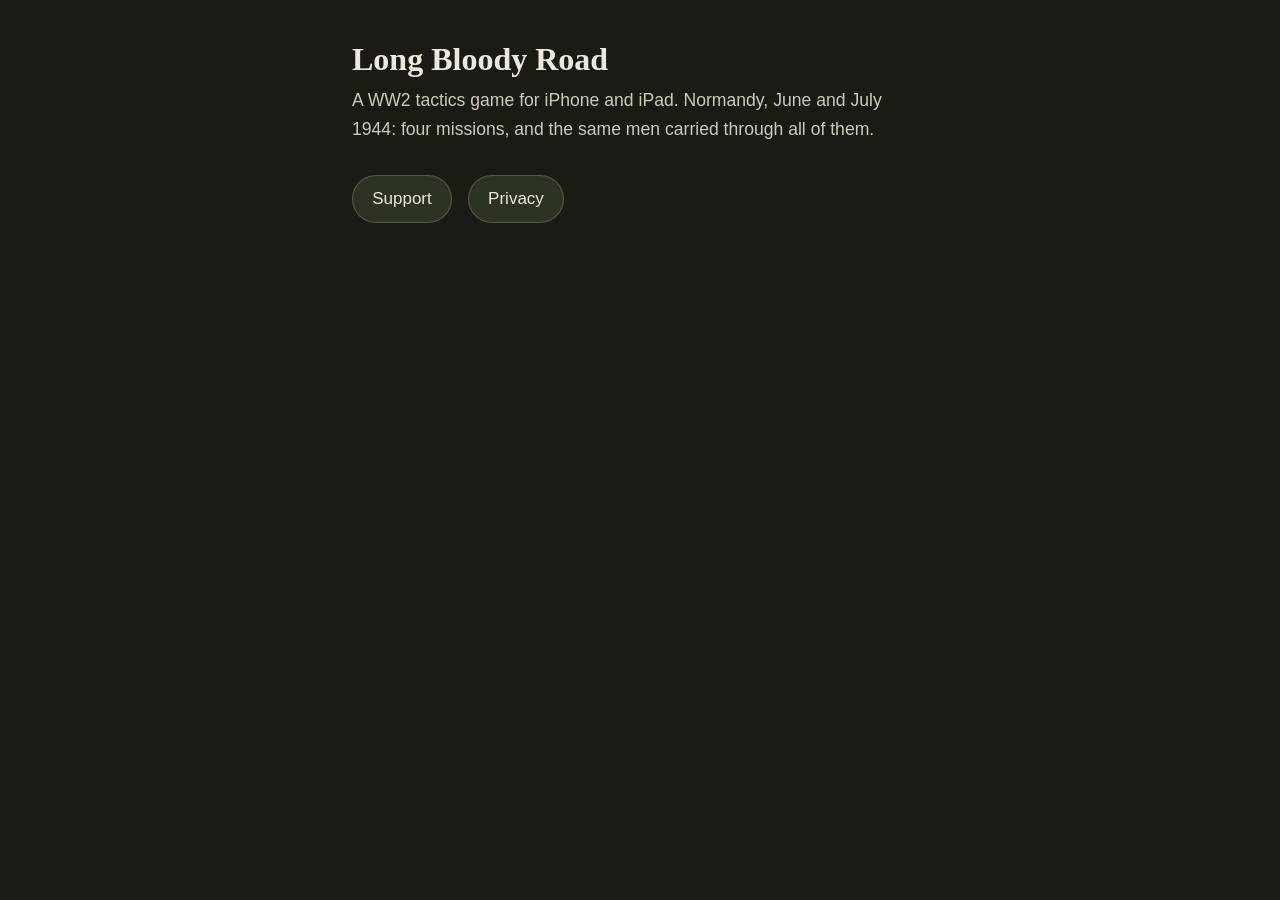
==== index.html @ 17f2cefd "Privacy, support and home pages for the App Store listing The listing must link to a privacy policy " ====
<!doctype html>
<html lang="en-GB">
<head>
<meta charset="utf-8">
<meta name="viewport" content="width=device-width, initial-scale=1">
<title>Long Bloody Road</title>
<meta name="description" content="Long Bloody Road, a WW2 tactics game for iPhone and iPad: Normandy, June and July 1944.">
<link rel="stylesheet" href="style.css">
</head>
<body>
<main>
  <h1>Long Bloody Road</h1>
  <p class="lede">A WW2 tactics game for iPhone and iPad. Normandy, June and July 1944: four missions, and the same men carried through all of them.</p>
  <ul class="links">
    <li><a href="support.html">Support</a></li>
    <li><a href="privacy.html">Privacy</a></li>
  </ul>
</main>
</body>
</html>
---- style.css ----
:root {
  --night: #1b1b16;
  --panel: #2c3324;
  --parchment: #ede8da;
  --parchment-dim: #cfc9b8;
  --brass: #e2b25a;
  --line: rgba(237, 232, 218, 0.22);
}

* { box-sizing: border-box; }

html { -webkit-text-size-adjust: 100%; }

body {
  margin: 0;
  background: var(--night);
  color: var(--parchment);
  font: 17px/1.6 -apple-system, BlinkMacSystemFont, "Segoe UI", Helvetica, Arial, sans-serif;
}

main {
  max-width: 38rem;
  margin: 0 auto;
  padding: 2.5rem 1rem 4rem;
}

h1, h2 {
  font-family: Georgia, "Times New Roman", serif;
  font-weight: 700;
  line-height: 1.2;
}

h1 { font-size: 2rem; margin: 0 0 0.5rem; }

h2 { font-size: 1.2rem; margin: 2rem 0 0.5rem; }

p { margin: 0 0 1rem; }

a { color: var(--brass); text-underline-offset: 0.15em; }

a:focus-visible { outline: 2px solid var(--brass); outline-offset: 3px; border-radius: 2px; }

.date, .back { color: var(--parchment-dim); }

.back { margin-bottom: 1.5rem; font-size: 0.95rem; }

.lede { font-size: 1.1rem; color: var(--parchment-dim); }

.links { list-style: none; padding: 0; margin: 2rem 0 0; display: flex; gap: 1rem; flex-wrap: wrap; }

.links a {
  display: inline-block;
  min-height: 44px;
  padding: 0.6rem 1.2rem;
  border: 1px solid var(--line);
  border-radius: 999px;
  background: var(--panel);
  color: var(--parchment);
  text-decoration: none;
}

.links a:hover, .links a:focus-visible { border-color: var(--brass); }

footer {
  margin-top: 3rem;
  padding-top: 1rem;
  border-top: 1px solid var(--line);
  color: var(--parchment-dim);
  font-size: 0.95rem;
}
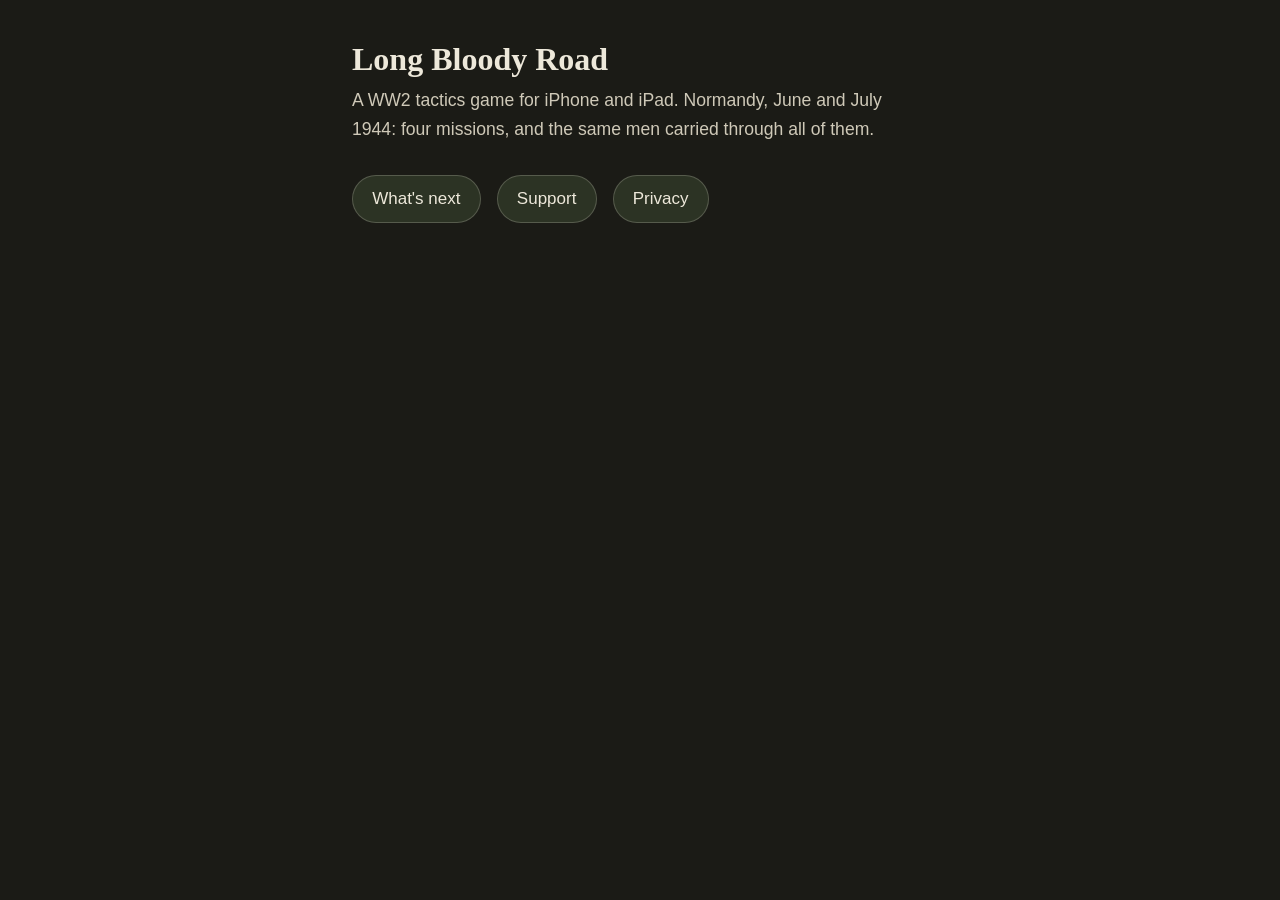
==== commit 4d3ec435: "A public roadmap: the campaigns planned after Normandy The game's first screen will link here in pla" ====
--- a/index.html
+++ b/index.html
@@ -12,6 +12,7 @@
   <h1>Long Bloody Road</h1>
   <p class="lede">A WW2 tactics game for iPhone and iPad. Normandy, June and July 1944: four missions, and the same men carried through all of them.</p>
   <ul class="links">
+    <li><a href="roadmap.html">What's next</a></li>
     <li><a href="support.html">Support</a></li>
     <li><a href="privacy.html">Privacy</a></li>
   </ul>
--- a/style.css
+++ b/style.css
@@ -68,3 +68,16 @@
   color: var(--parchment-dim);
   font-size: 0.95rem;
 }
+
+h3 {
+  font-family: Georgia, "Times New Roman", serif;
+  font-size: 1.05rem;
+  line-height: 1.3;
+  margin: 0 0 0.25rem;
+}
+
+.plans { padding-left: 1.4rem; margin: 0 0 1rem; }
+
+.plans li { margin: 0 0 1.25rem; padding-left: 0.25rem; }
+
+.plans li::marker { color: var(--brass); font-family: Georgia, "Times New Roman", serif; font-weight: 700; }
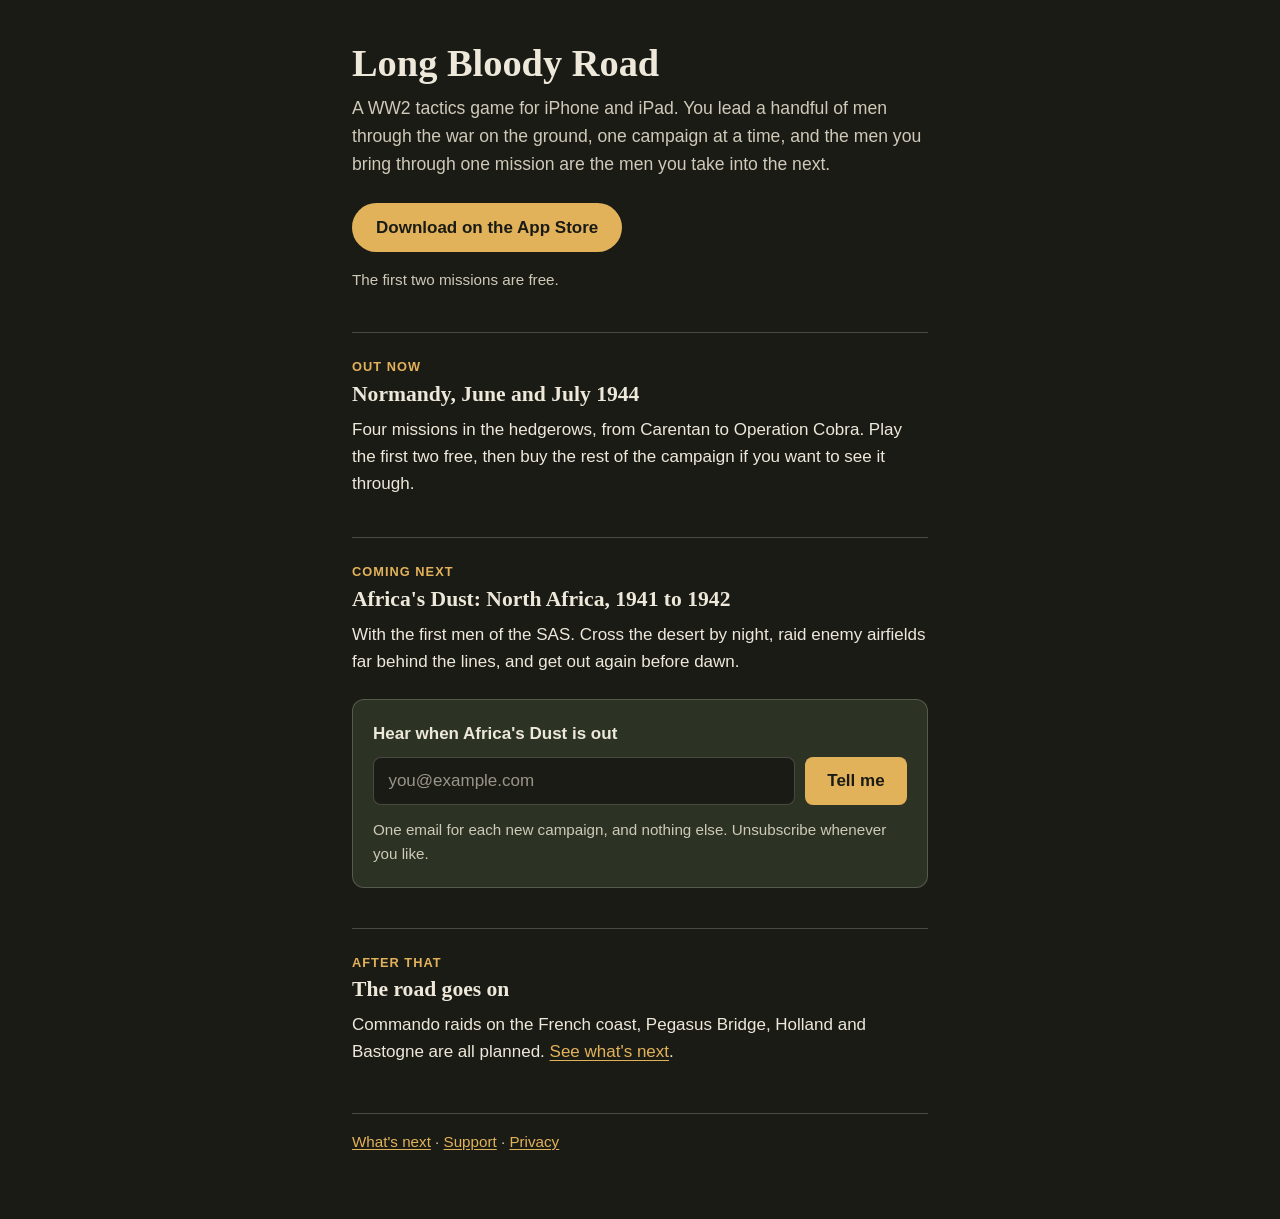
==== commit d18e3c56: "Home page: a proper landing page with App Store link and email sign-up Adds the App Store button and" ====
--- a/index.html
+++ b/index.html
@@ -3,19 +3,54 @@
 <head>
 <meta charset="utf-8">
 <meta name="viewport" content="width=device-width, initial-scale=1">
-<title>Long Bloody Road</title>
-<meta name="description" content="Long Bloody Road, a WW2 tactics game for iPhone and iPad: Normandy, June and July 1944.">
+<title>Long Bloody Road: a WW2 tactics game for iPhone and iPad</title>
+<meta name="description" content="Long Bloody Road is a WW2 tactics game for iPhone and iPad. Lead the same men through Normandy, 1944. The first two missions are free.">
+<meta name="apple-itunes-app" content="app-id=6830581386">
+<meta property="og:type" content="website">
+<meta property="og:title" content="Long Bloody Road">
+<meta property="og:description" content="A WW2 tactics game for iPhone and iPad. Lead the same men through Normandy, 1944. The first two missions are free.">
 <link rel="stylesheet" href="style.css">
 </head>
 <body>
 <main>
-  <h1>Long Bloody Road</h1>
-  <p class="lede">A WW2 tactics game for iPhone and iPad. Normandy, June and July 1944: four missions, and the same men carried through all of them.</p>
-  <ul class="links">
-    <li><a href="roadmap.html">What's next</a></li>
-    <li><a href="support.html">Support</a></li>
-    <li><a href="privacy.html">Privacy</a></li>
-  </ul>
+  <header class="hero">
+    <h1>Long Bloody Road</h1>
+    <p class="lede">A WW2 tactics game for iPhone and iPad. You lead a handful of men through the war on the ground, one campaign at a time, and the men you bring through one mission are the men you take into the next.</p>
+    <p><a class="cta" href="https://apps.apple.com/app/id6830581386">Download on the App Store</a></p>
+    <p class="note">The first two missions are free.</p>
+  </header>
+
+  <section aria-labelledby="normandy">
+    <p class="label">Out now</p>
+    <h2 id="normandy">Normandy, June and July 1944</h2>
+    <p>Four missions in the hedgerows, from Carentan to Operation Cobra. Play the first two free, then buy the rest of the campaign if you want to see it through.</p>
+  </section>
+
+  <section aria-labelledby="africa">
+    <p class="label">Coming next</p>
+    <h2 id="africa">Africa's Dust: North Africa, 1941 to 1942</h2>
+    <p>With the first men of the SAS. Cross the desert by night, raid enemy airfields far behind the lines, and get out again before dawn.</p>
+
+    <!-- Before this page goes live: replace USERNAME in the form address below with the Buttondown account name. -->
+    <form class="signup" action="https://buttondown.com/api/emails/embed-subscribe/USERNAME" method="post">
+      <label for="email">Hear when Africa's Dust is out</label>
+      <div class="signup-row">
+        <input type="email" id="email" name="email" autocomplete="email" placeholder="you@example.com" required>
+        <button type="submit">Tell me</button>
+      </div>
+      <p class="note">One email for each new campaign, and nothing else. Unsubscribe whenever you like.</p>
+    </form>
+  </section>
+
+  <section aria-labelledby="after">
+    <p class="label">After that</p>
+    <h2 id="after">The road goes on</h2>
+    <p>Commando raids on the French coast, Pegasus Bridge, Holland and Bastogne are all planned. <a href="roadmap.html">See what's next</a>.</p>
+  </section>
+
+  <footer>
+    <a href="roadmap.html">What's next</a> · <a href="support.html">Support</a> · <a href="privacy.html">Privacy</a>
+  </footer>
 </main>
 </body>
 </html>
--- a/style.css
+++ b/style.css
@@ -81,3 +81,84 @@
 .plans li { margin: 0 0 1.25rem; padding-left: 0.25rem; }
 
 .plans li::marker { color: var(--brass); font-family: Georgia, "Times New Roman", serif; font-weight: 700; }
+
+/* Home page */
+
+.hero { margin-bottom: 1rem; }
+
+.hero h1 { font-size: 2.4rem; }
+
+.cta {
+  display: inline-block;
+  min-height: 44px;
+  margin-top: 0.5rem;
+  padding: 0.7rem 1.5rem;
+  border-radius: 999px;
+  background: var(--brass);
+  color: var(--night);
+  font-weight: 600;
+  text-decoration: none;
+}
+
+.cta:hover { background: var(--parchment); }
+
+.note { color: var(--parchment-dim); font-size: 0.95rem; }
+
+section { margin-top: 2.5rem; padding-top: 1.5rem; border-top: 1px solid var(--line); }
+
+section h2 { margin-top: 0; font-size: 1.35rem; }
+
+.label {
+  margin: 0 0 0.25rem;
+  color: var(--brass);
+  font-size: 0.8rem;
+  font-weight: 600;
+  letter-spacing: 0.08em;
+  text-transform: uppercase;
+}
+
+.signup {
+  margin-top: 1.5rem;
+  padding: 1.25rem;
+  border: 1px solid var(--line);
+  border-radius: 12px;
+  background: var(--panel);
+}
+
+.signup label { display: block; margin-bottom: 0.6rem; font-weight: 600; }
+
+.signup-row { display: flex; gap: 0.6rem; flex-wrap: wrap; }
+
+.signup input {
+  flex: 1 1 14rem;
+  min-height: 44px;
+  padding: 0.6rem 0.9rem;
+  border: 1px solid var(--line);
+  border-radius: 8px;
+  background: var(--night);
+  color: var(--parchment);
+  font: inherit;
+}
+
+.signup input::placeholder { color: var(--parchment-dim); opacity: 0.7; }
+
+.signup button {
+  min-height: 44px;
+  padding: 0.6rem 1.4rem;
+  border: 0;
+  border-radius: 8px;
+  background: var(--brass);
+  color: var(--night);
+  font: inherit;
+  font-weight: 600;
+  cursor: pointer;
+}
+
+.signup button:hover { background: var(--parchment); }
+
+.signup input:focus-visible, .signup button:focus-visible, .cta:focus-visible {
+  outline: 2px solid var(--brass);
+  outline-offset: 3px;
+}
+
+.signup .note { margin: 0.8rem 0 0; }
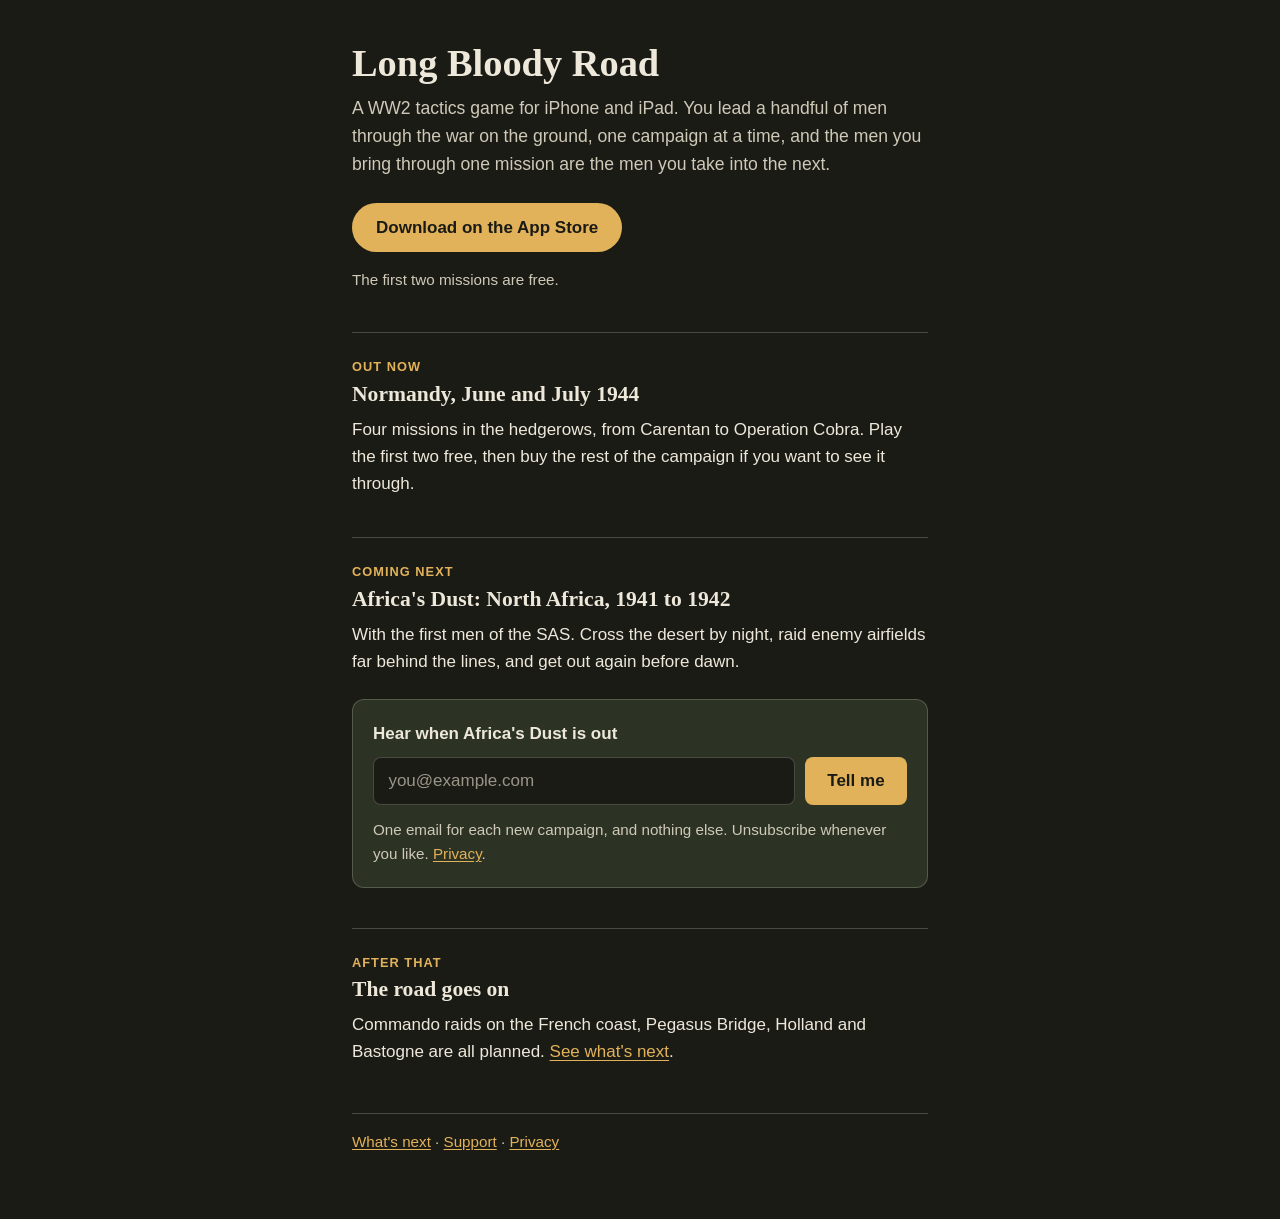
==== commit 0a8554b8: "Sign-up form goes to the game's Buttondown list; privacy page covers usage data and email The privac" ====
--- a/index.html
+++ b/index.html
@@ -31,14 +31,13 @@
     <h2 id="africa">Africa's Dust: North Africa, 1941 to 1942</h2>
     <p>With the first men of the SAS. Cross the desert by night, raid enemy airfields far behind the lines, and get out again before dawn.</p>
 
-    <!-- Before this page goes live: replace USERNAME in the form address below with the Buttondown account name. -->
-    <form class="signup" action="https://buttondown.com/api/emails/embed-subscribe/USERNAME" method="post">
+    <form class="signup" action="https://buttondown.com/api/emails/embed-subscribe/longbloodyroad" method="post">
       <label for="email">Hear when Africa's Dust is out</label>
       <div class="signup-row">
         <input type="email" id="email" name="email" autocomplete="email" placeholder="you@example.com" required>
         <button type="submit">Tell me</button>
       </div>
-      <p class="note">One email for each new campaign, and nothing else. Unsubscribe whenever you like.</p>
+      <p class="note">One email for each new campaign, and nothing else. Unsubscribe whenever you like. <a href="privacy.html">Privacy</a>.</p>
     </form>
   </section>
 
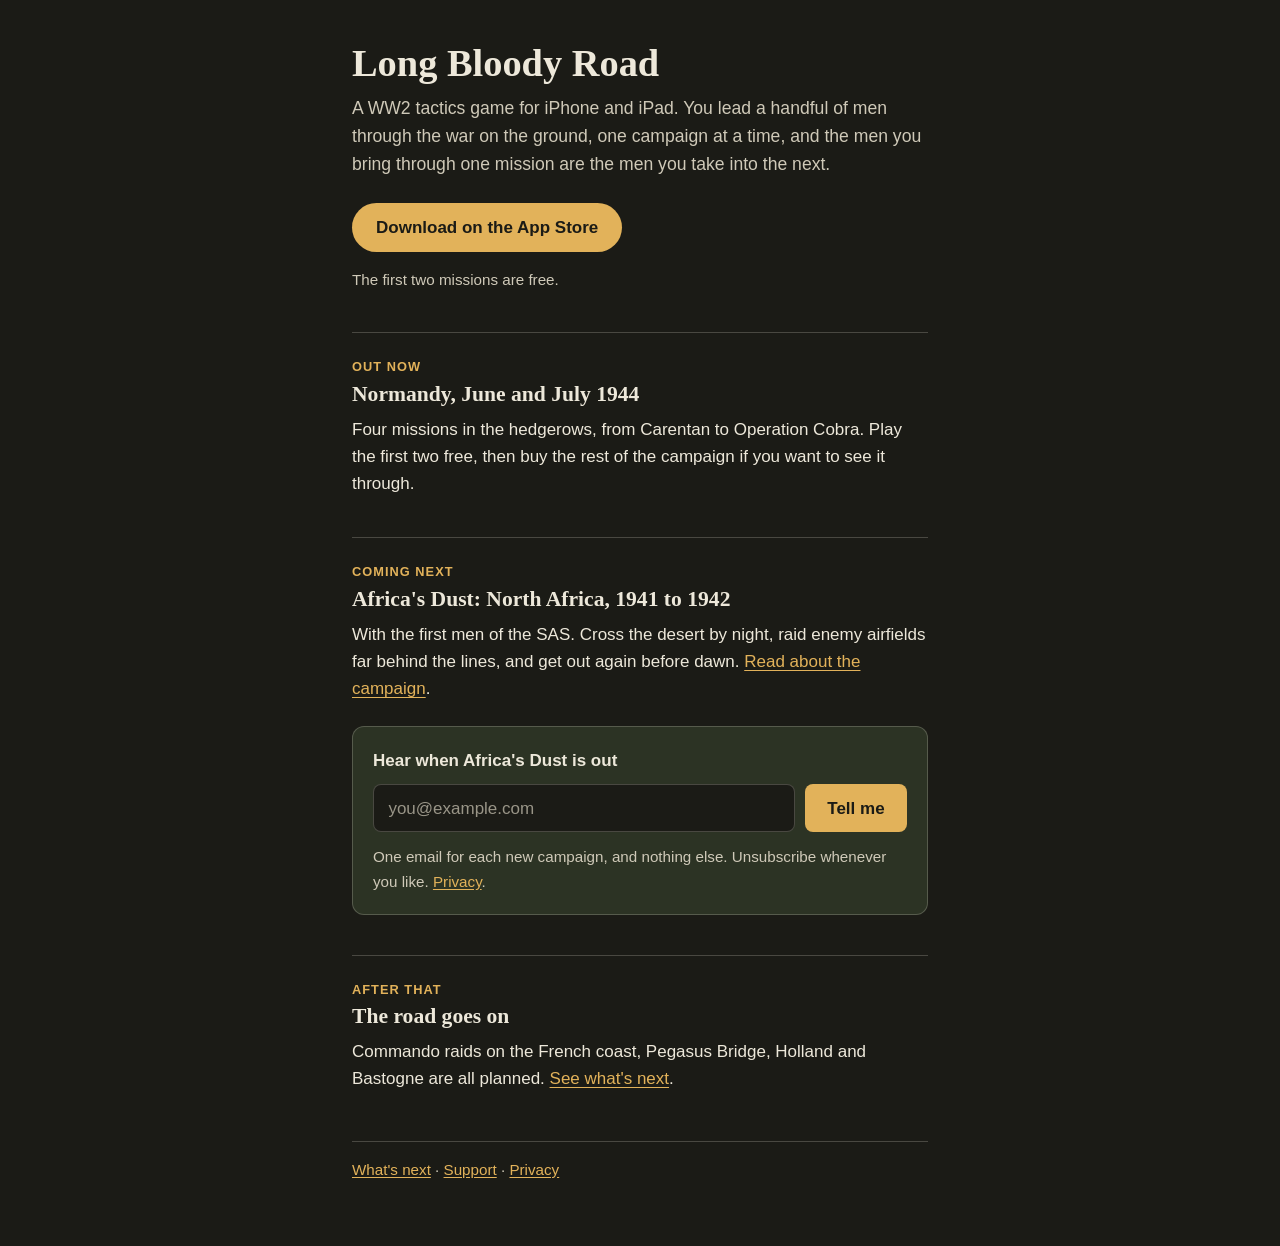
==== commit db3b76ad: "Africa's Dust campaign page, with placeholders for artwork, video and screenshots A page for the cam" ====
--- a/index.html
+++ b/index.html
@@ -29,7 +29,7 @@
   <section aria-labelledby="africa">
     <p class="label">Coming next</p>
     <h2 id="africa">Africa's Dust: North Africa, 1941 to 1942</h2>
-    <p>With the first men of the SAS. Cross the desert by night, raid enemy airfields far behind the lines, and get out again before dawn.</p>
+    <p>With the first men of the SAS. Cross the desert by night, raid enemy airfields far behind the lines, and get out again before dawn. <a href="africas-dust.html">Read about the campaign</a>.</p>
 
     <form class="signup" action="https://buttondown.com/api/emails/embed-subscribe/longbloodyroad" method="post">
       <label for="email">Hear when Africa's Dust is out</label>
--- a/style.css
+++ b/style.css
@@ -162,3 +162,51 @@
 }
 
 .signup .note { margin: 0.8rem 0 0; }
+
+/* Campaign page */
+
+.campaign main { max-width: 44rem; }
+
+.campaign .hero h1 { font-size: 2.8rem; }
+
+.standfirst { font-family: Georgia, "Times New Roman", serif; font-size: 1.3rem; line-height: 1.4; margin: 0.5rem 0 1rem; }
+
+.placeholder {
+  display: flex;
+  align-items: center;
+  justify-content: center;
+  margin: 1.5rem 0;
+  padding: 1rem;
+  border: 2px dashed var(--line);
+  border-radius: 12px;
+  background: var(--panel);
+  color: var(--parchment-dim);
+  font-size: 0.9rem;
+  text-align: center;
+}
+
+.placeholder.wide { aspect-ratio: 16 / 9; }
+
+.placeholder.tall { aspect-ratio: 9 / 16; margin: 0; }
+
+.shots { display: grid; grid-template-columns: repeat(3, minmax(0, 1fr)); gap: 0.75rem; margin: 1.5rem 0; }
+
+.shots figure { margin: 0; }
+
+.shots figcaption { margin-top: 0.5rem; color: var(--parchment-dim); font-size: 0.9rem; }
+
+@media (max-width: 520px) { .shots { grid-template-columns: 1fr; } .placeholder.tall { aspect-ratio: 4 / 3; } }
+
+.raids { list-style: none; margin: 0; padding: 0; }
+
+.raids li { padding: 1rem 0; border-top: 1px solid var(--line); }
+
+.raids li:first-child { border-top: 0; padding-top: 0.25rem; }
+
+.raids .when { color: var(--brass); font-size: 0.85rem; font-weight: 600; letter-spacing: 0.04em; }
+
+.raids p { margin: 0.25rem 0 0; }
+
+.plain { padding-left: 1.2rem; margin: 0 0 1rem; }
+
+.plain li { margin-bottom: 0.4rem; }
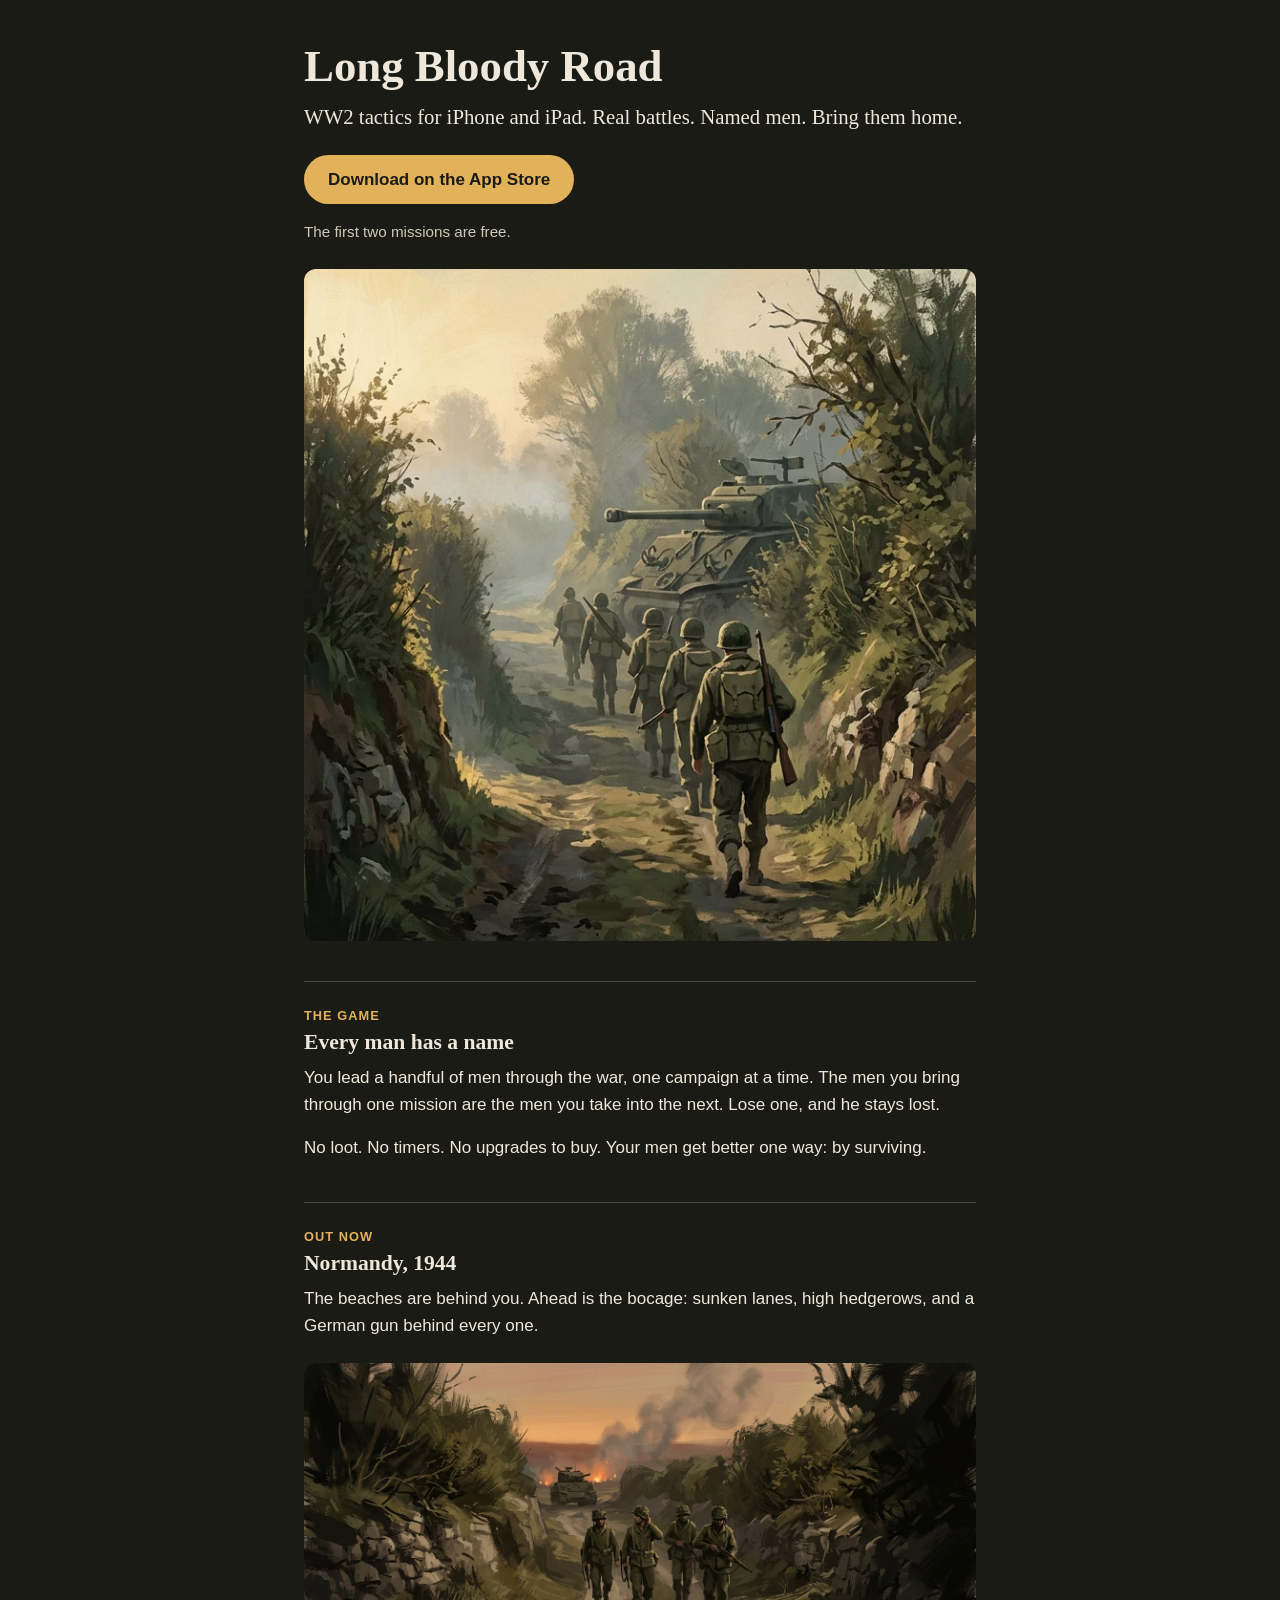
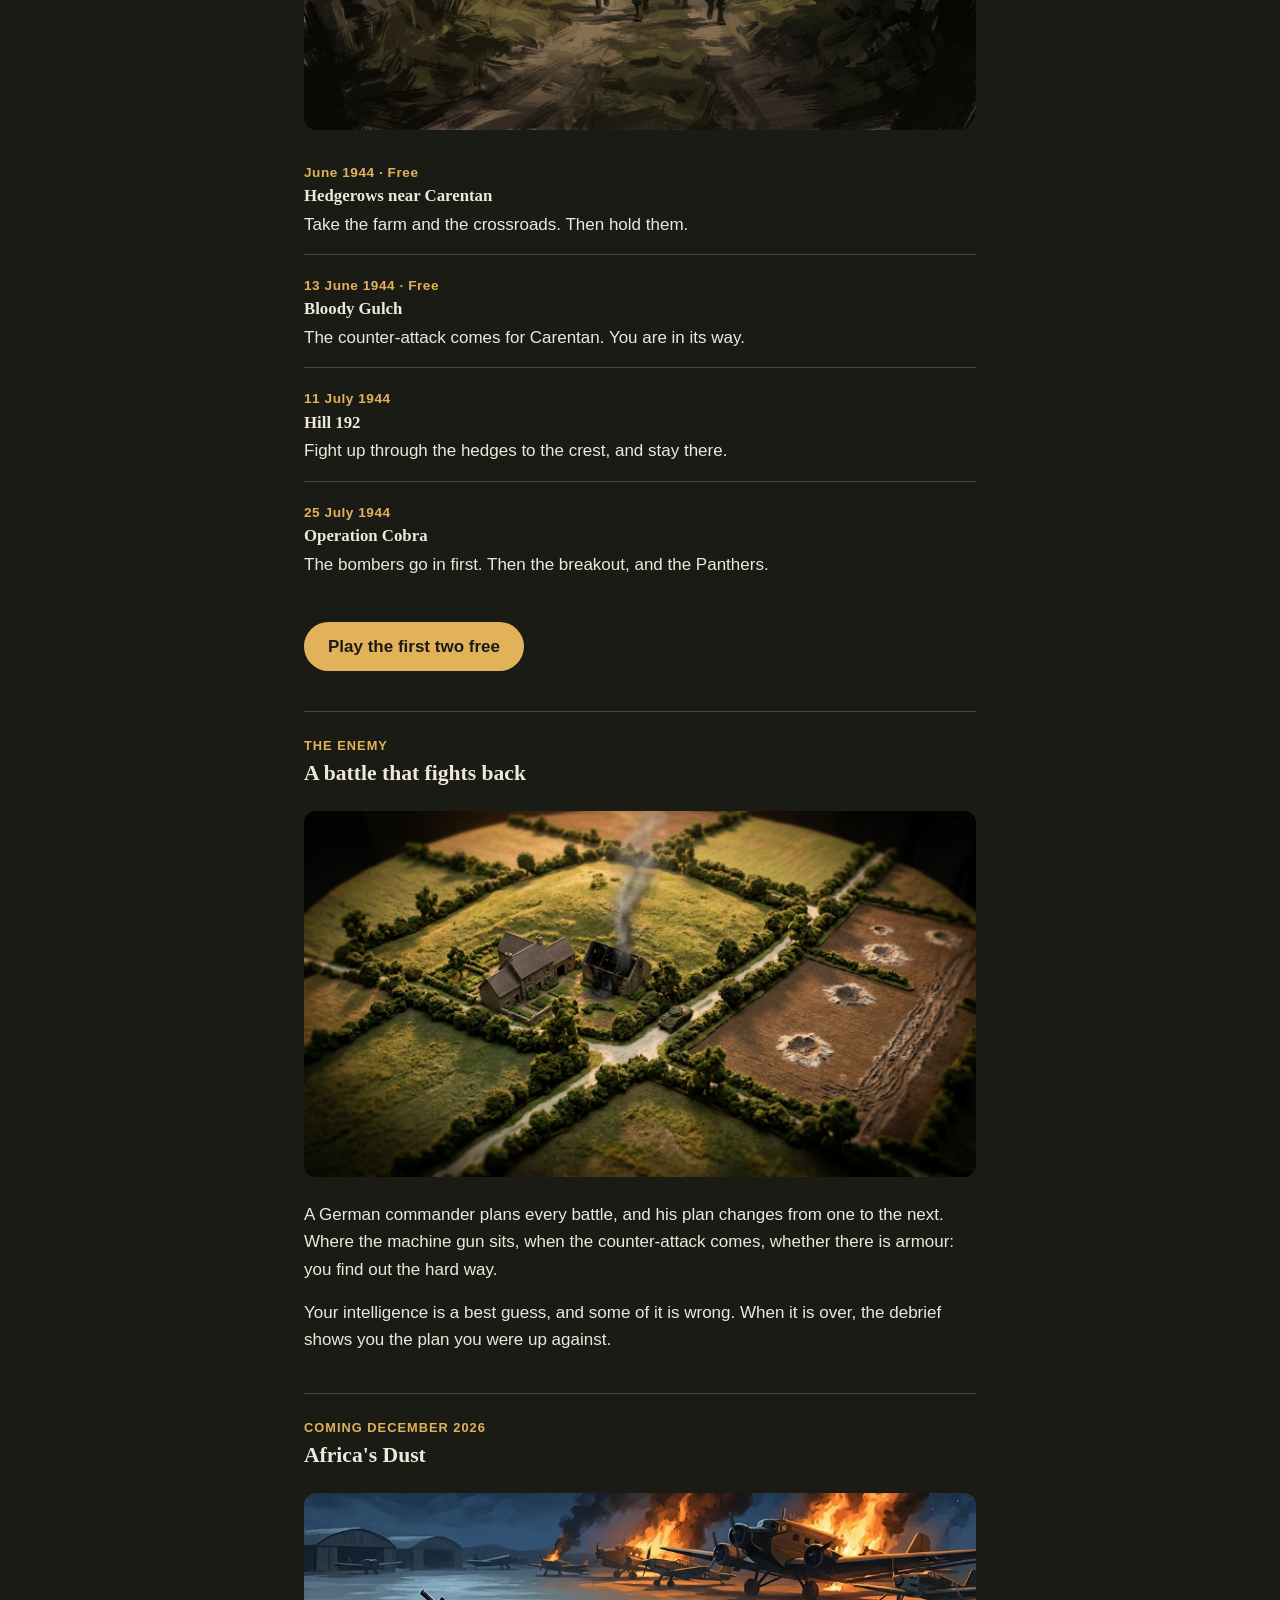
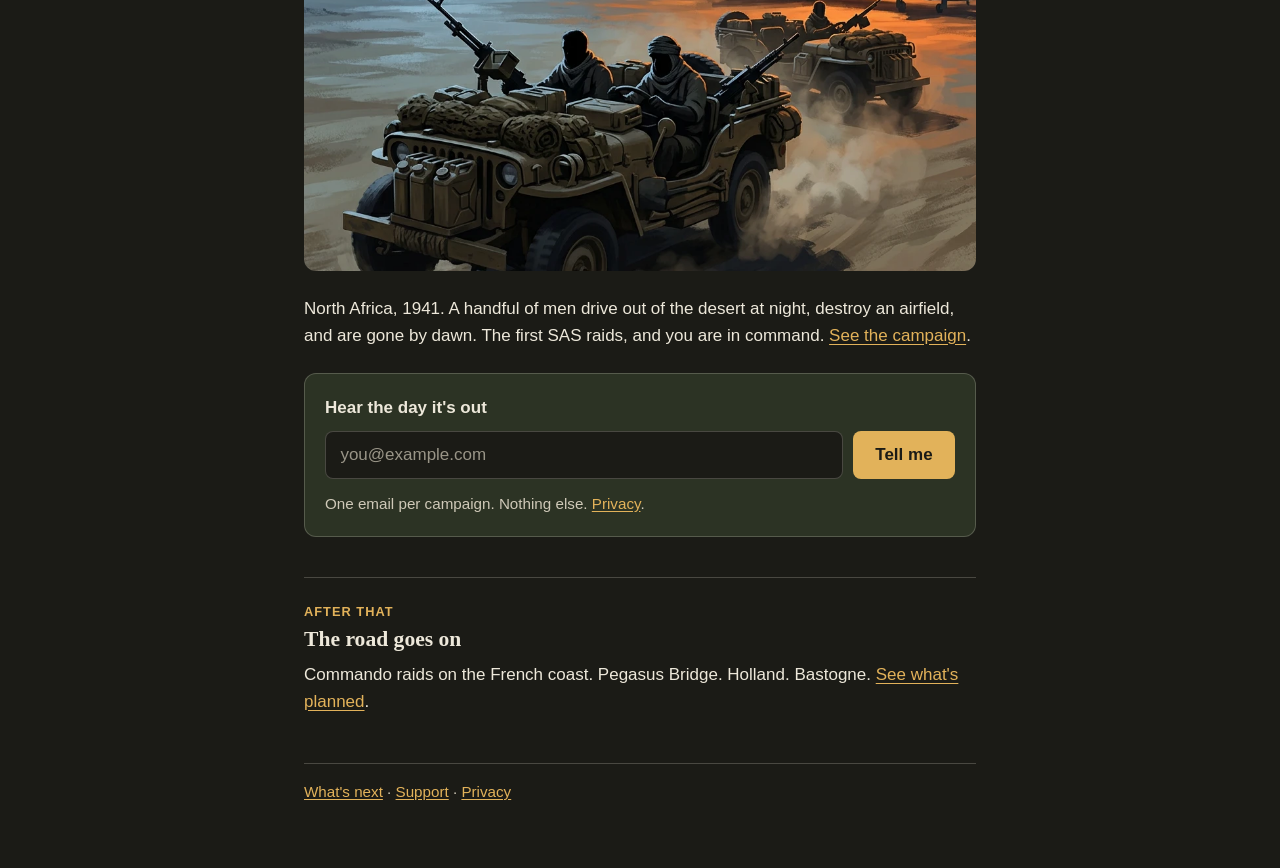
==== commit 2ffd5222: "Home page rebuilt around the Normandy artwork; roadmap tightened The home page now opens on the lane" ====
--- a/index.html
+++ b/index.html
@@ -4,47 +4,90 @@
 <meta charset="utf-8">
 <meta name="viewport" content="width=device-width, initial-scale=1">
 <title>Long Bloody Road: a WW2 tactics game for iPhone and iPad</title>
-<meta name="description" content="Long Bloody Road is a WW2 tactics game for iPhone and iPad. Lead the same men through Normandy, 1944. The first two missions are free.">
+<meta name="description" content="Long Bloody Road is a WW2 tactics game for iPhone and iPad. Real battles, named men, and one job: bring them home. The first two missions are free.">
 <meta name="apple-itunes-app" content="app-id=6830581386">
 <meta property="og:type" content="website">
 <meta property="og:title" content="Long Bloody Road">
-<meta property="og:description" content="A WW2 tactics game for iPhone and iPad. Lead the same men through Normandy, 1944. The first two missions are free.">
+<meta property="og:image" content="https://longbloodyroad.com/art/normandy-lane-dusk.webp">
+<meta property="og:description" content="WW2 tactics for iPhone and iPad. Real battles. Named men. Bring them home. The first two missions are free.">
 <link rel="stylesheet" href="style.css">
 </head>
-<body>
+<body class="campaign">
 <main>
   <header class="hero">
     <h1>Long Bloody Road</h1>
-    <p class="lede">A WW2 tactics game for iPhone and iPad. You lead a handful of men through the war on the ground, one campaign at a time, and the men you bring through one mission are the men you take into the next.</p>
+    <p class="standfirst">WW2 tactics for iPhone and iPad. Real battles. Named men. Bring them home.</p>
     <p><a class="cta" href="https://apps.apple.com/app/id6830581386">Download on the App Store</a></p>
     <p class="note">The first two missions are free.</p>
   </header>
 
+  <img class="art lane" src="art/normandy-lane-dawn.webp" width="704" height="1520" alt="Painting of American soldiers walking up a sunken Normandy lane at dawn towards a Sherman tank.">
+
+  <section aria-labelledby="men">
+    <p class="label">The game</p>
+    <h2 id="men">Every man has a name</h2>
+    <p>You lead a handful of men through the war, one campaign at a time. The men you bring through one mission are the men you take into the next. Lose one, and he stays lost.</p>
+    <p>No loot. No timers. No upgrades to buy. Your men get better one way: by surviving.</p>
+  </section>
+
   <section aria-labelledby="normandy">
     <p class="label">Out now</p>
-    <h2 id="normandy">Normandy, June and July 1944</h2>
-    <p>Four missions in the hedgerows, from Carentan to Operation Cobra. Play the first two free, then buy the rest of the campaign if you want to see it through.</p>
+    <h2 id="normandy">Normandy, 1944</h2>
+    <p>The beaches are behind you. Ahead is the bocage: sunken lanes, high hedgerows, and a German gun behind every one.</p>
+    <img class="art" src="art/normandy-lane-dusk.webp" width="1408" height="768" loading="lazy" alt="Painting of four American soldiers walking down a hedgerow lane at dusk, with a Sherman tank and fires behind them.">
+    <ul class="raids">
+      <li>
+        <span class="when">June 1944 · Free</span>
+        <h3>Hedgerows near Carentan</h3>
+        <p>Take the farm and the crossroads. Then hold them.</p>
+      </li>
+      <li>
+        <span class="when">13 June 1944 · Free</span>
+        <h3>Bloody Gulch</h3>
+        <p>The counter-attack comes for Carentan. You are in its way.</p>
+      </li>
+      <li>
+        <span class="when">11 July 1944</span>
+        <h3>Hill 192</h3>
+        <p>Fight up through the hedges to the crest, and stay there.</p>
+      </li>
+      <li>
+        <span class="when">25 July 1944</span>
+        <h3>Operation Cobra</h3>
+        <p>The bombers go in first. Then the breakout, and the Panthers.</p>
+      </li>
+    </ul>
+    <p><a class="cta" href="https://apps.apple.com/app/id6830581386">Play the first two free</a></p>
+  </section>
+
+  <section aria-labelledby="enemy">
+    <p class="label">The enemy</p>
+    <h2 id="enemy">A battle that fights back</h2>
+    <img class="art" src="art/normandy-battlefield.webp" width="1408" height="768" loading="lazy" alt="A Normandy battlefield seen from above: a farm, a burnt-out barn, hedgerows, a crossroads and a tank on the road.">
+    <p>A German commander plans every battle, and his plan changes from one to the next. Where the machine gun sits, when the counter-attack comes, whether there is armour: you find out the hard way.</p>
+    <p>Your intelligence is a best guess, and some of it is wrong. When it is over, the debrief shows you the plan you were up against.</p>
   </section>
 
   <section aria-labelledby="africa">
-    <p class="label">Coming next</p>
-    <h2 id="africa">Africa's Dust: North Africa, 1941 to 1942</h2>
-    <p>With the first men of the SAS. Cross the desert by night, raid enemy airfields far behind the lines, and get out again before dawn. <a href="africas-dust.html">Read about the campaign</a>.</p>
+    <p class="label">Coming December 2026</p>
+    <h2 id="africa">Africa's Dust</h2>
+    <a href="africas-dust.html"><img class="art wide" src="art/night-raid.webp" width="1024" height="1024" loading="lazy" alt="Painting of two jeeps with mounted machine guns driving away from burning aircraft on a desert airfield at night."></a>
+    <p>North Africa, 1941. A handful of men drive out of the desert at night, destroy an airfield, and are gone by dawn. The first SAS raids, and you are in command. <a href="africas-dust.html">See the campaign</a>.</p>
 
     <form class="signup" action="https://buttondown.com/api/emails/embed-subscribe/longbloodyroad" method="post">
-      <label for="email">Hear when Africa's Dust is out</label>
+      <label for="email">Hear the day it's out</label>
       <div class="signup-row">
         <input type="email" id="email" name="email" autocomplete="email" placeholder="you@example.com" required>
         <button type="submit">Tell me</button>
       </div>
-      <p class="note">One email for each new campaign, and nothing else. Unsubscribe whenever you like. <a href="privacy.html">Privacy</a>.</p>
+      <p class="note">One email per campaign. Nothing else. <a href="privacy.html">Privacy</a>.</p>
     </form>
   </section>
 
   <section aria-labelledby="after">
     <p class="label">After that</p>
     <h2 id="after">The road goes on</h2>
-    <p>Commando raids on the French coast, Pegasus Bridge, Holland and Bastogne are all planned. <a href="roadmap.html">See what's next</a>.</p>
+    <p>Commando raids on the French coast. Pegasus Bridge. Holland. Bastogne. <a href="roadmap.html">See what's planned</a>.</p>
   </section>
 
   <footer>
--- a/style.css
+++ b/style.css
@@ -210,3 +210,17 @@
 .plain { padding-left: 1.2rem; margin: 0 0 1rem; }
 
 .plain li { margin-bottom: 0.4rem; }
+
+.art { display: block; width: 100%; height: auto; margin: 1.5rem 0; border-radius: 12px; object-fit: cover; }
+
+.art.wide { aspect-ratio: 16 / 9; object-position: 50% 62%; }
+
+.art.men { aspect-ratio: 4 / 5; object-position: 50% 60%; }
+
+.art.lane { aspect-ratio: 1 / 1; object-position: 50% 24%; }
+
+a > .art { transition: opacity 0.15s; }
+
+a:hover > .art, a:focus-visible > .art { opacity: 0.88; }
+
+.raids + p { margin-top: 1.25rem; }
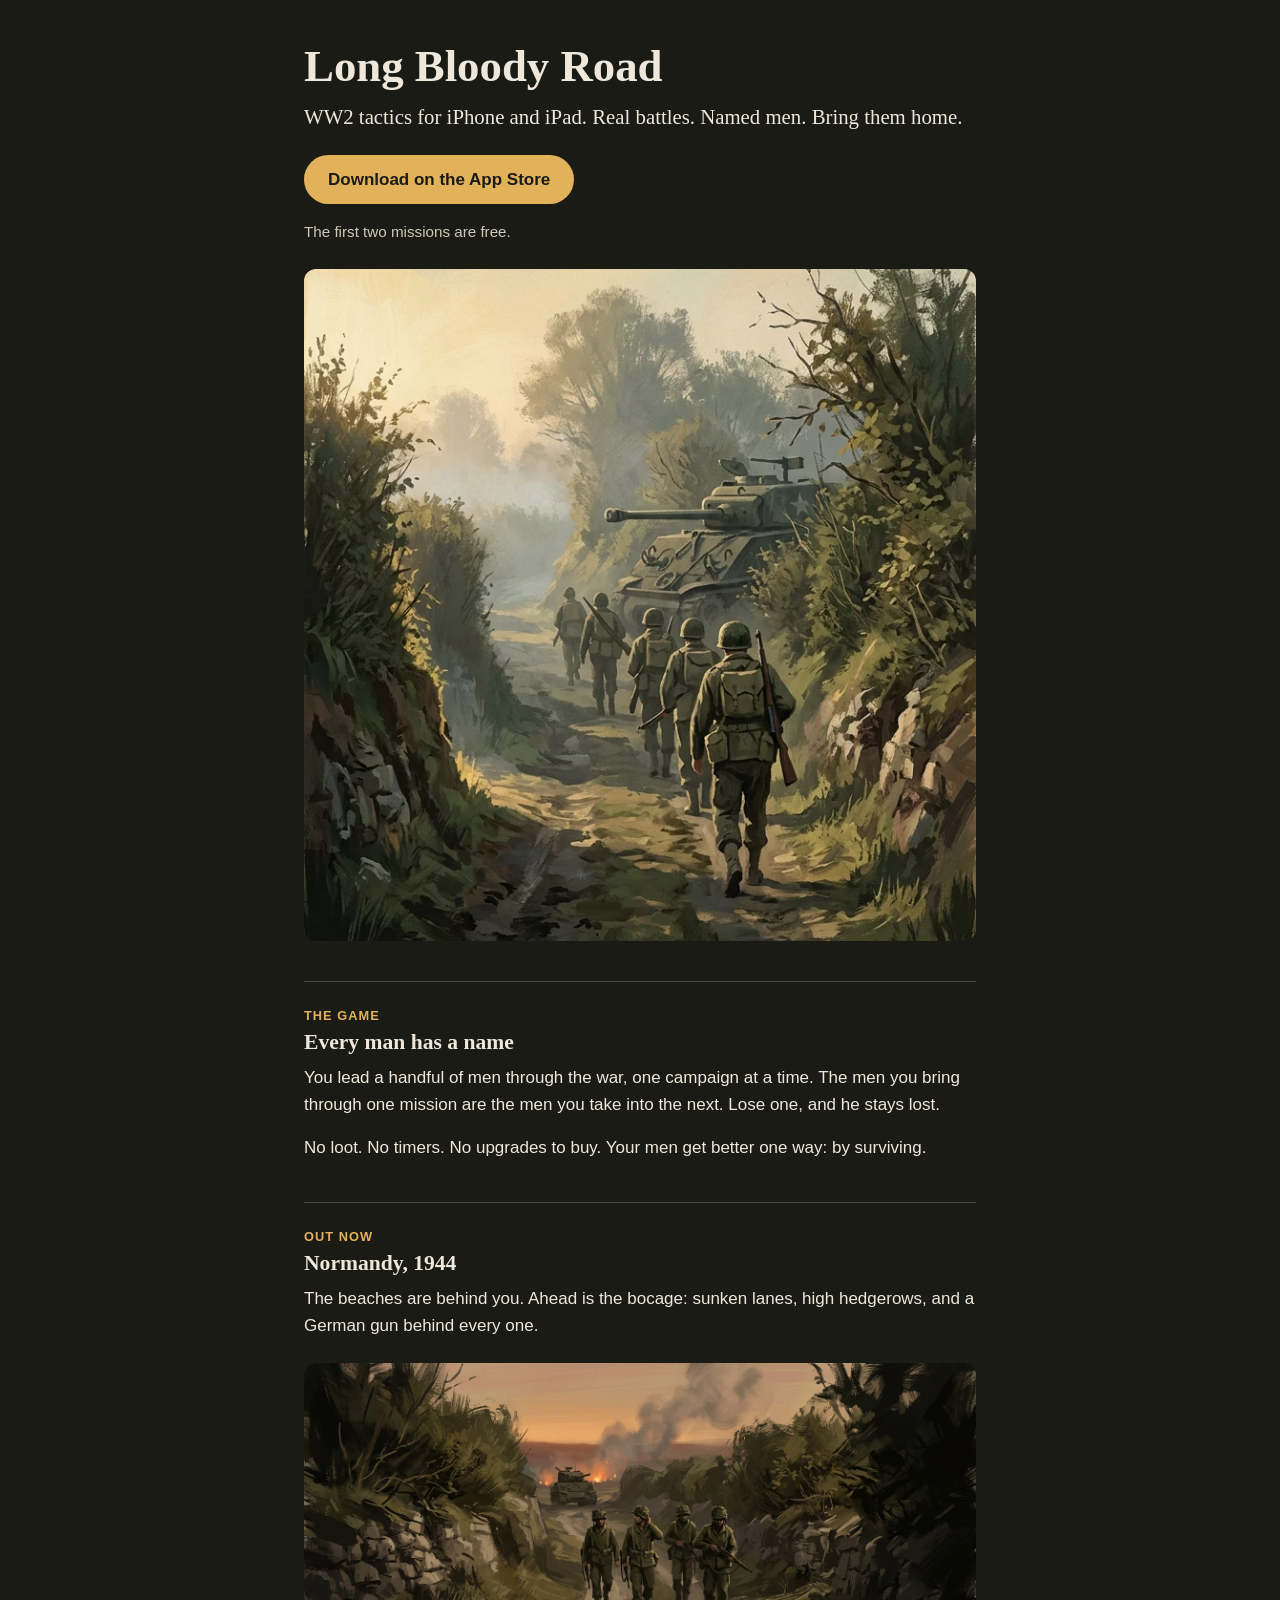
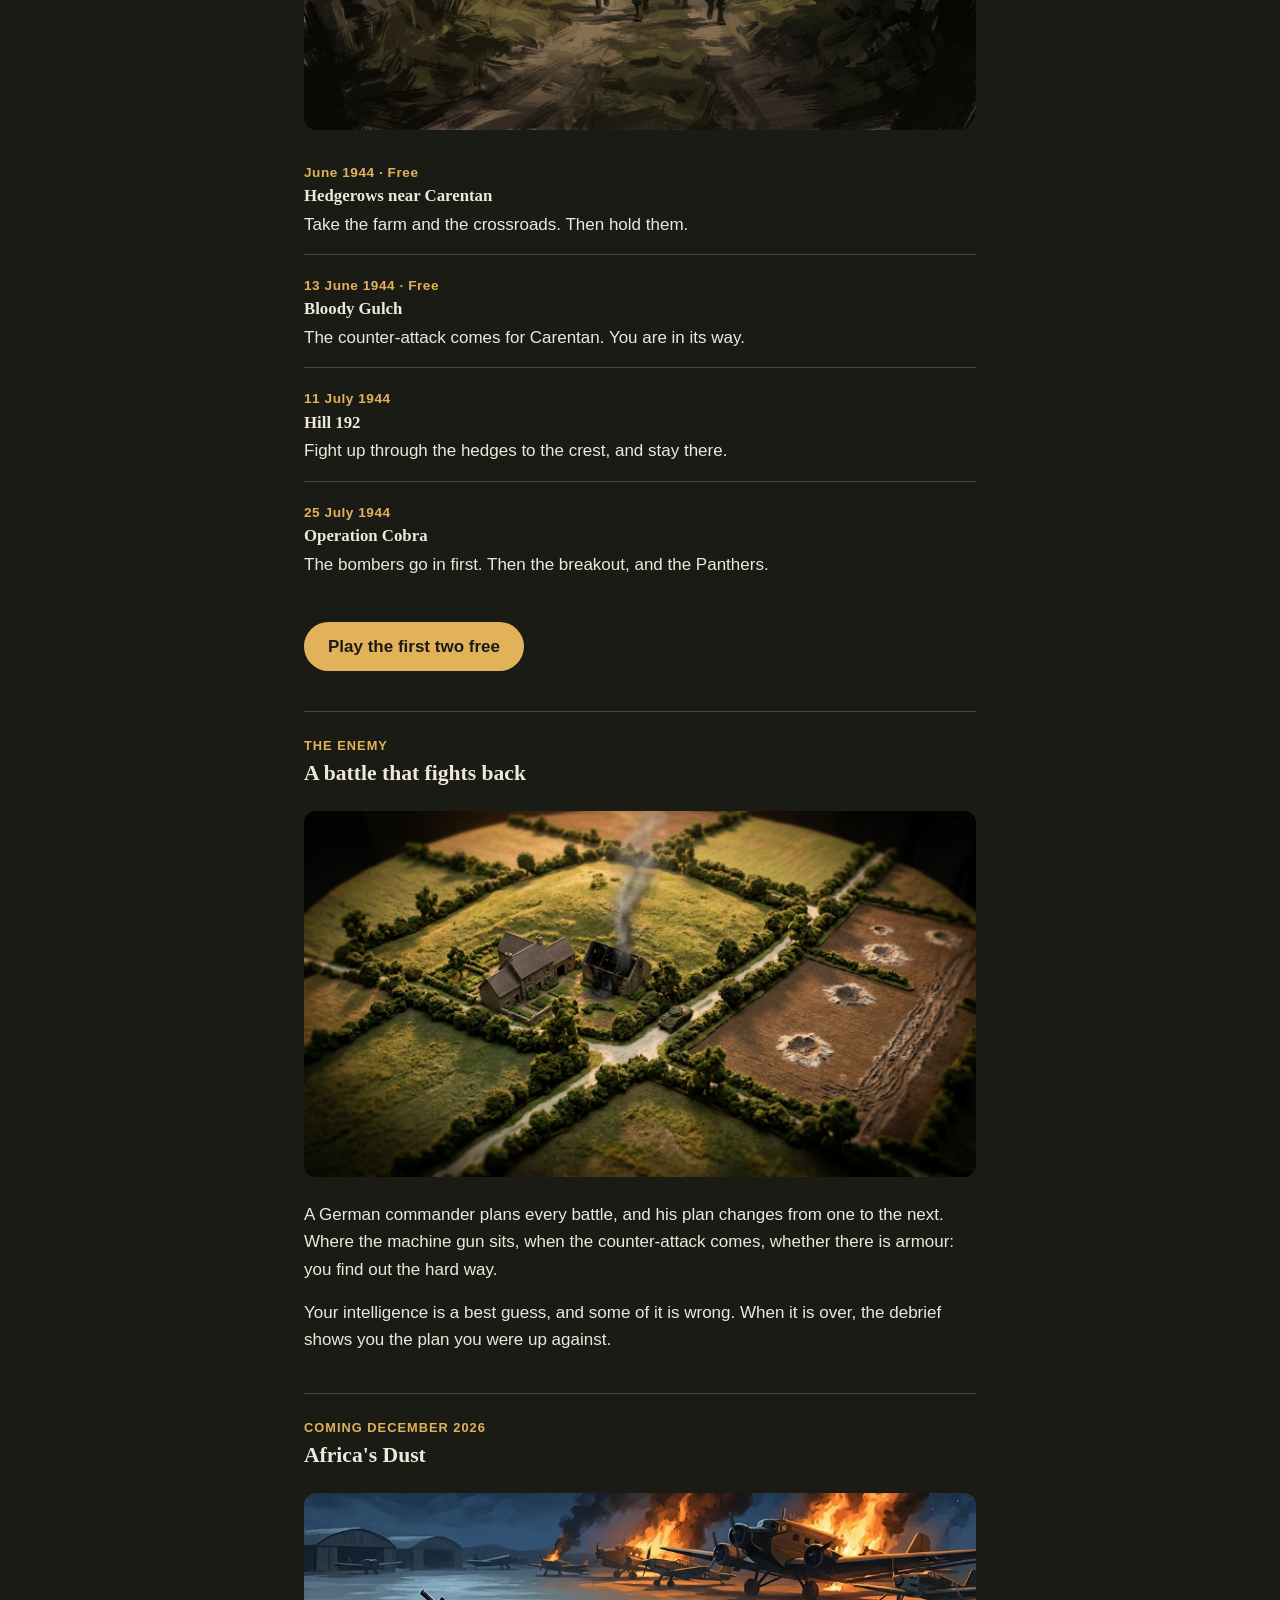
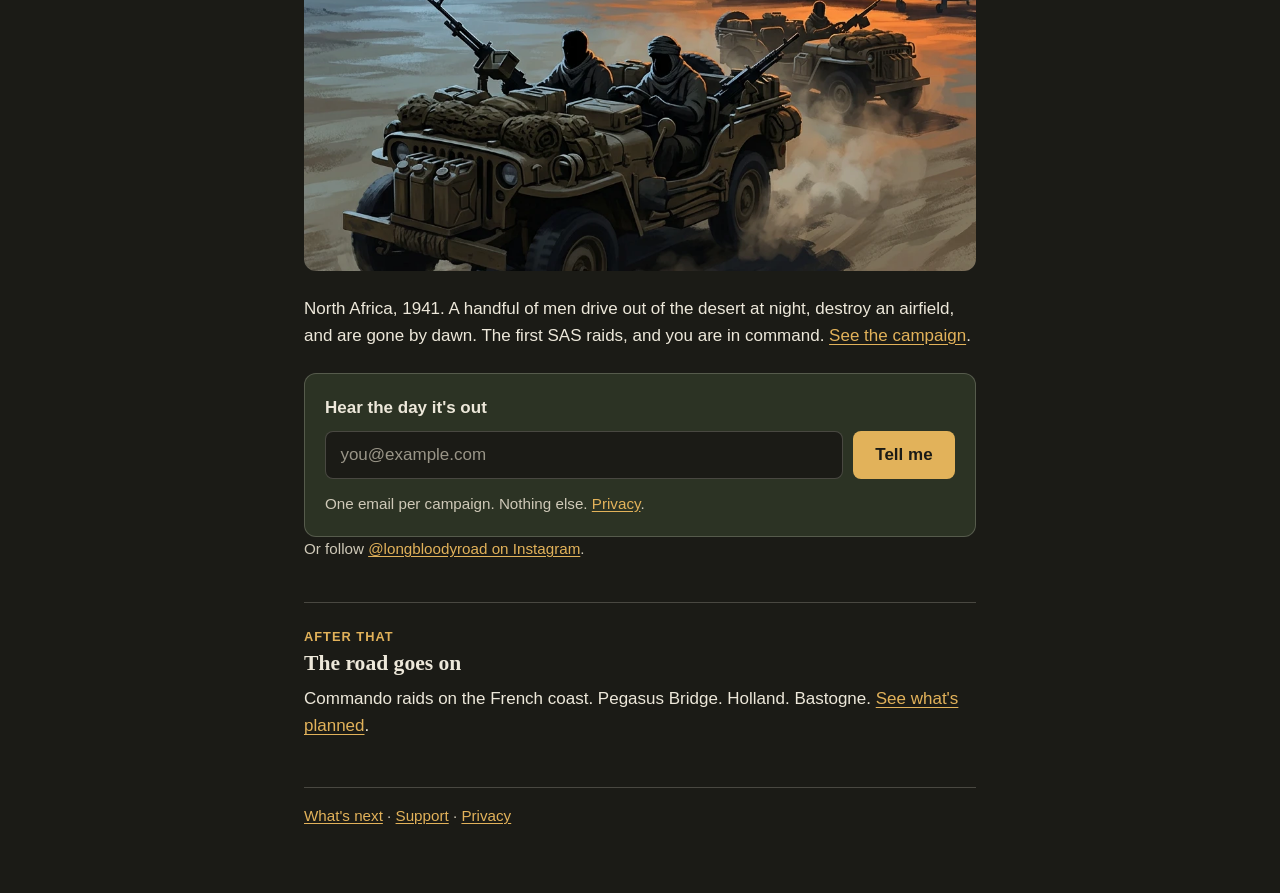
==== commit 9ba34327: "Instagram links on the home, campaign, roadmap and support pages Co-Authored-By: Claude Fable 5.2 <n" ====
--- a/index.html
+++ b/index.html
@@ -82,6 +82,7 @@
       </div>
       <p class="note">One email per campaign. Nothing else. <a href="privacy.html">Privacy</a>.</p>
     </form>
+    <p class="note follow">Or follow <a href="https://www.instagram.com/longbloodyroad/">@longbloodyroad on Instagram</a>.</p>
   </section>
 
   <section aria-labelledby="after">
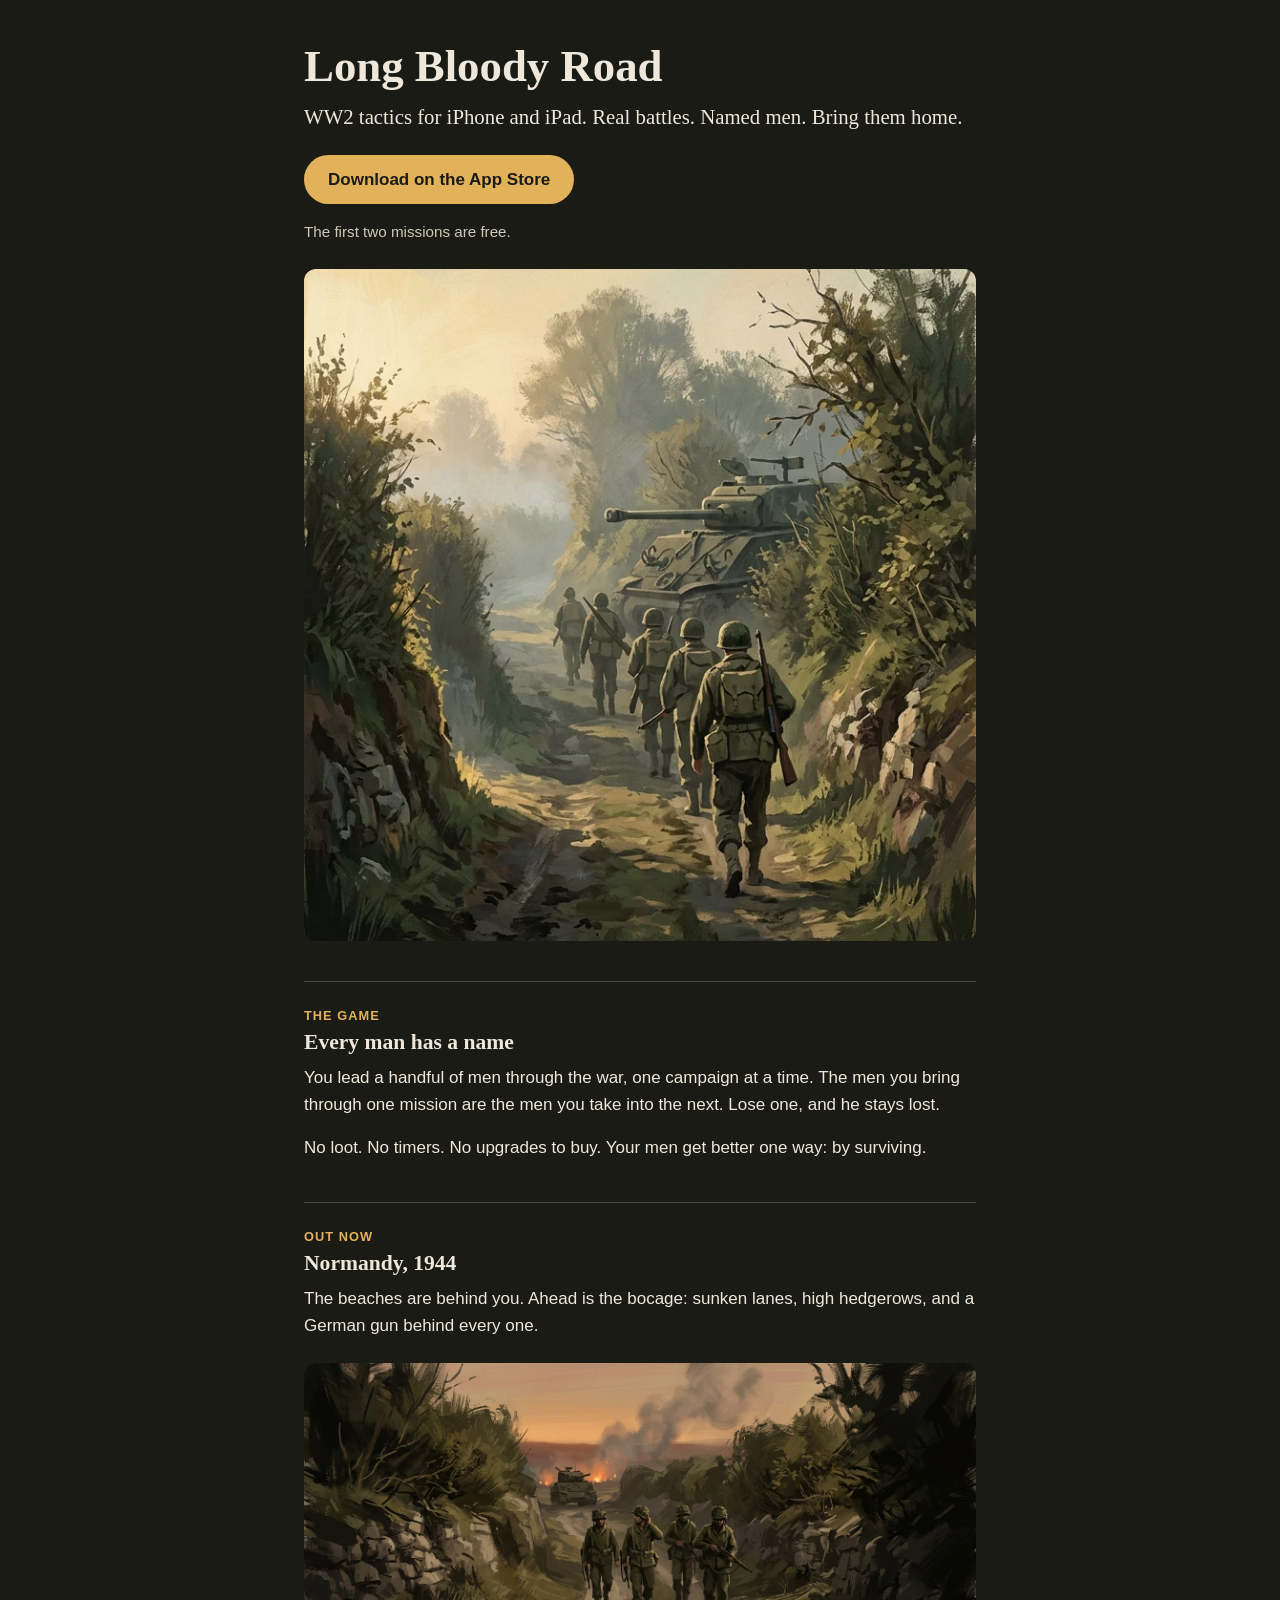
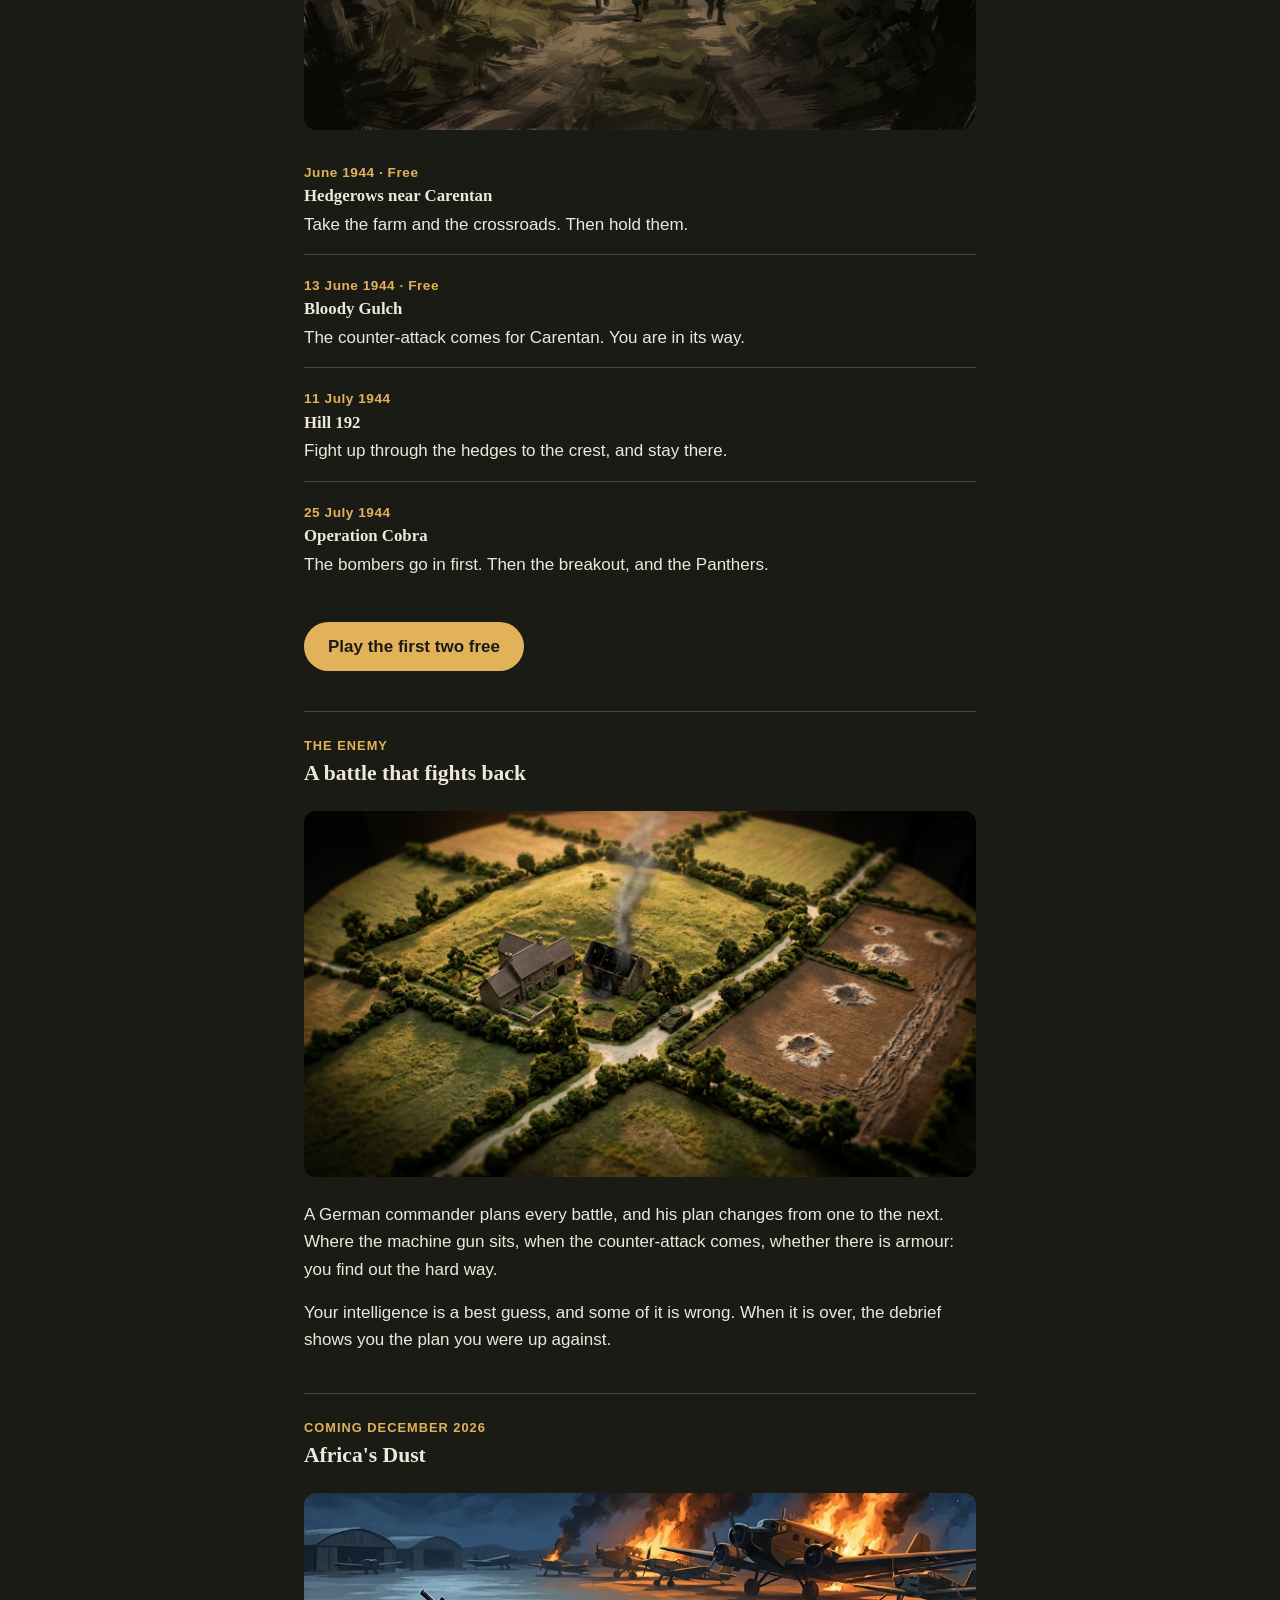
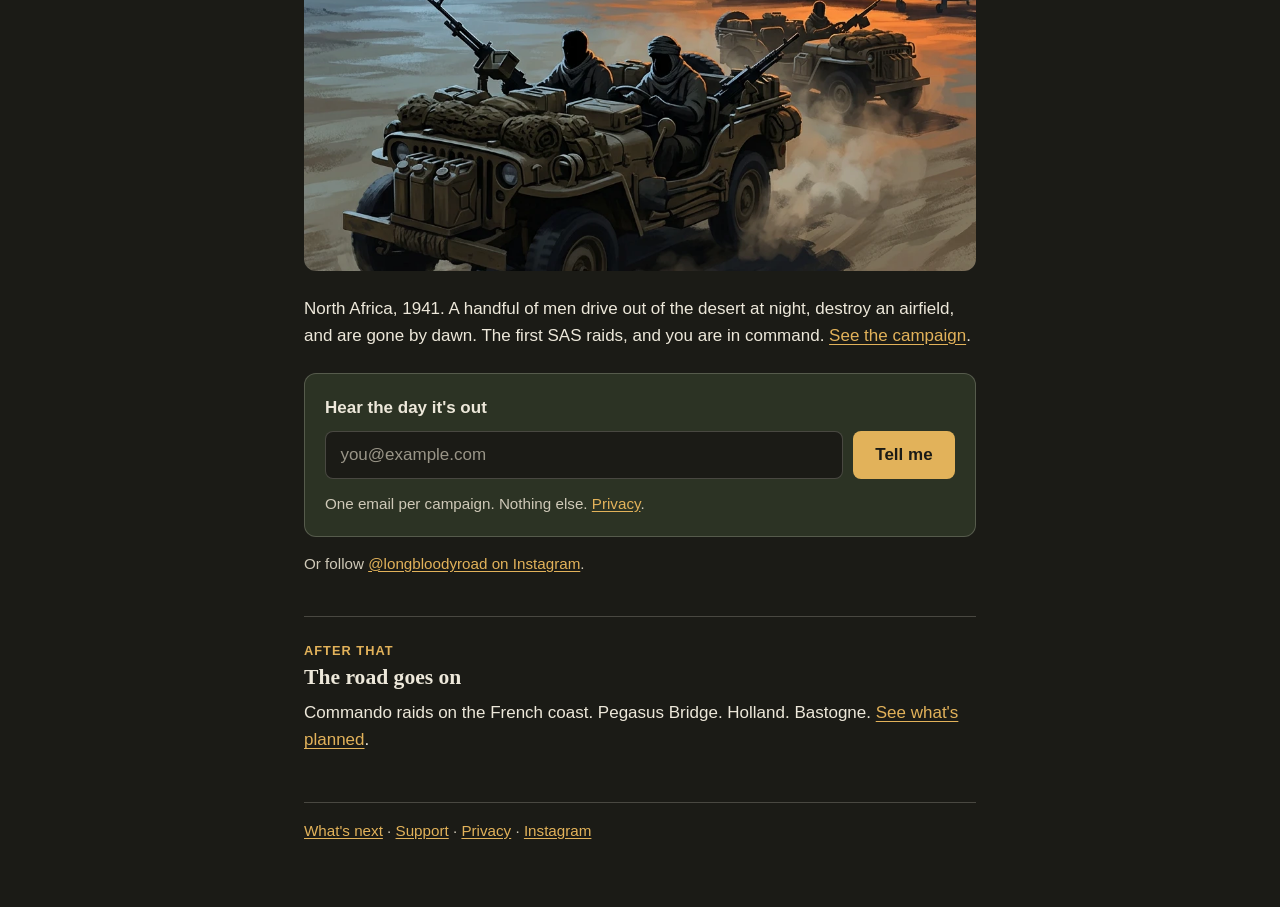
==== commit 7603377e: "Instagram links on the campaign, roadmap and support pages, and in the home page footer Co-Authored-" ====
--- a/index.html
+++ b/index.html
@@ -92,7 +92,7 @@
   </section>
 
   <footer>
-    <a href="roadmap.html">What's next</a> · <a href="support.html">Support</a> · <a href="privacy.html">Privacy</a>
+    <a href="roadmap.html">What's next</a> · <a href="support.html">Support</a> · <a href="privacy.html">Privacy</a> · <a href="https://www.instagram.com/longbloodyroad/">Instagram</a>
   </footer>
 </main>
 </body>
--- a/style.css
+++ b/style.css
@@ -224,3 +224,5 @@
 a:hover > .art, a:focus-visible > .art { opacity: 0.88; }
 
 .raids + p { margin-top: 1.25rem; }
+
+.follow { margin-top: 0.9rem; }
